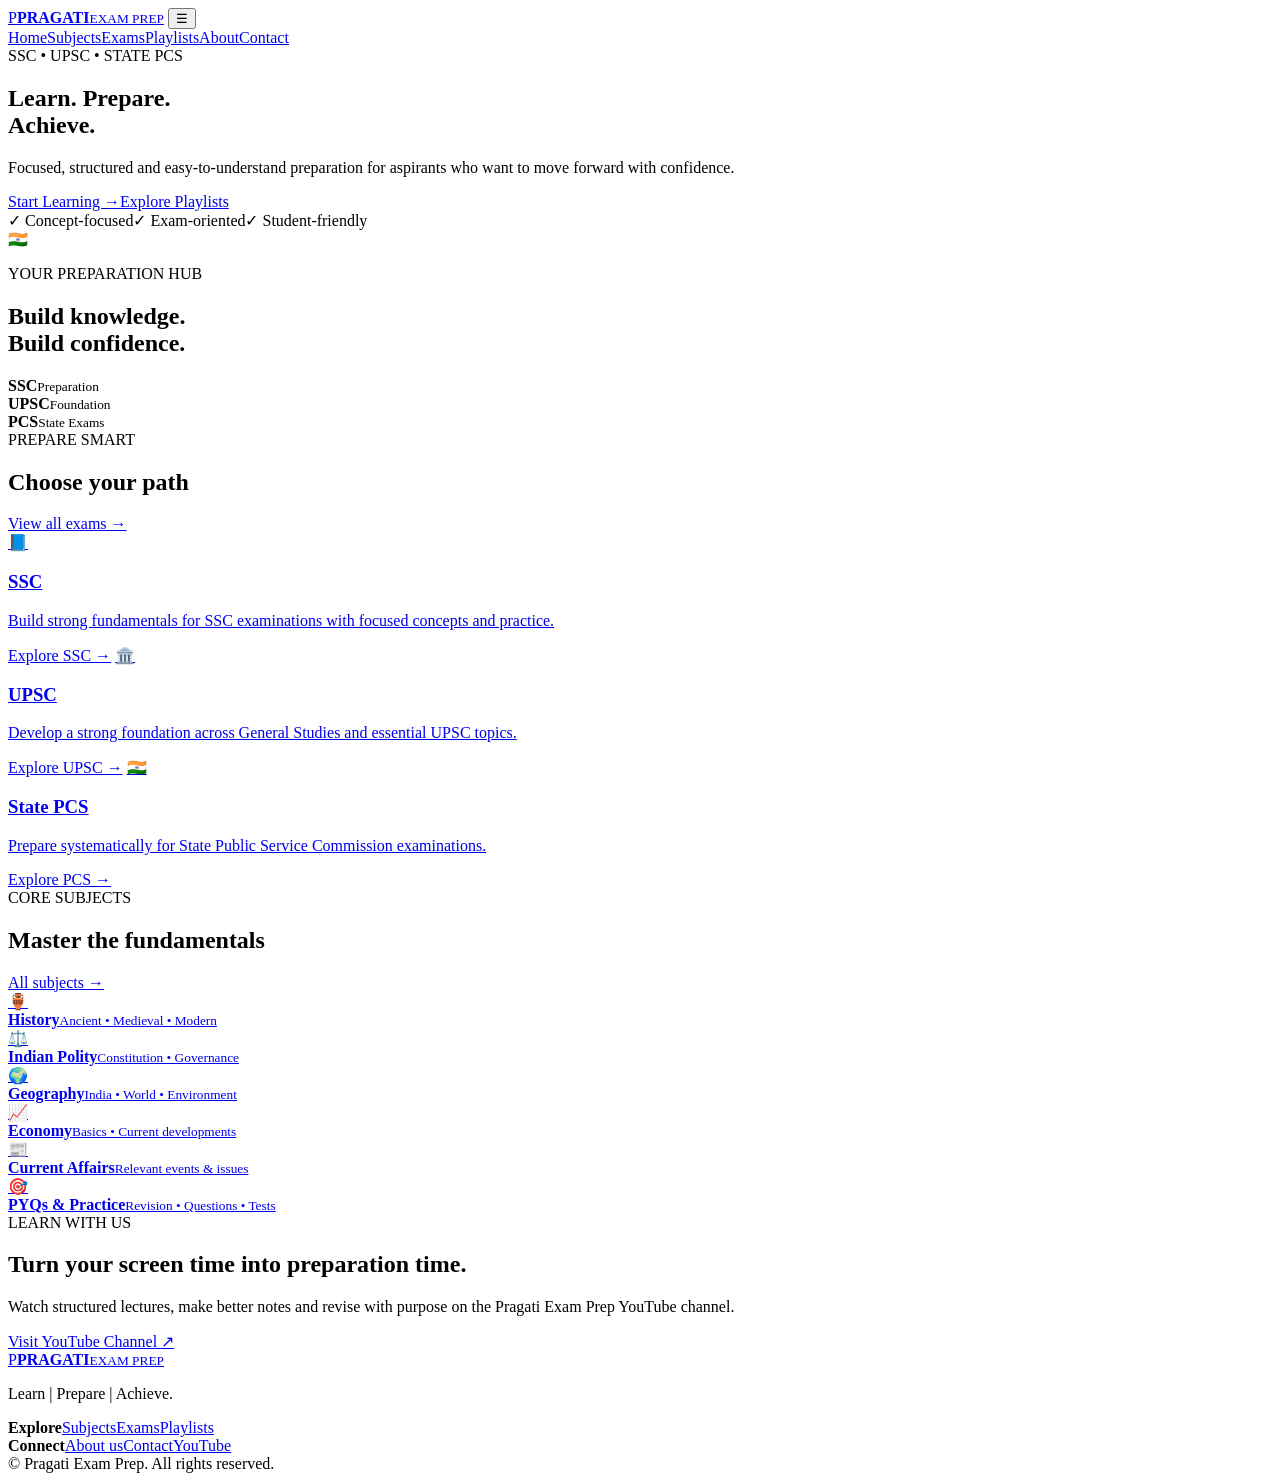
==== index.html @ 2f70b54f "Build Pragati Exam Prep homepage" ====
<!DOCTYPE html>
<html lang="en">
<head>
<meta charset="UTF-8">
<meta name="viewport" content="width=device-width, initial-scale=1.0">
<meta name="description" content="Pragati Exam Prep — focused SSC, UPSC and State PCS preparation. Learn | Prepare | Achieve.">
<meta name="keywords" content="SSC, UPSC, State PCS, competitive exams, history, polity, geography, current affairs">
<meta property="og:title" content="Pragati Exam Prep | SSC • UPSC • State PCS">
<meta property="og:description" content="Learn. Prepare. Achieve. Focused preparation for competitive exams.">
<meta property="og:type" content="website">
<title>Pragati Exam Prep | SSC • UPSC • State PCS</title>
<link rel="stylesheet" href="css/style.css">
</head>
<body>
<header class="site-header"><div class="container nav-wrap">
<a class="brand" href="index.html"><span class="brand-mark">P</span><span><strong>PRAGATI</strong><small>EXAM PREP</small></span></a>
<button class="menu-btn" aria-label="Open menu">☰</button>
<nav class="nav"><a href="index.html">Home</a><a href="subjects.html">Subjects</a><a href="exams.html">Exams</a><a href="playlists.html">Playlists</a><a href="about.html">About</a><a class="nav-cta" href="contact.html">Contact</a></nav>
</div></header>
<main>
<section class="hero"><div class="container hero-grid"><div>
<span class="eyebrow">SSC • UPSC • STATE PCS</span><h1>Learn. Prepare.<br><span>Achieve.</span></h1>
<p class="hero-text">Focused, structured and easy-to-understand preparation for aspirants who want to move forward with confidence.</p>
<div class="actions"><a class="btn btn-primary" href="subjects.html">Start Learning →</a><a class="btn btn-light" href="playlists.html">Explore Playlists</a></div>
<div class="trust"><span>✓ Concept-focused</span><span>✓ Exam-oriented</span><span>✓ Student-friendly</span></div>
</div><div class="hero-card"><div class="india-symbol">🇮🇳</div><p class="card-label">YOUR PREPARATION HUB</p><h2>Build knowledge.<br>Build confidence.</h2>
<div class="mini-stats"><div><b>SSC</b><small>Preparation</small></div><div><b>UPSC</b><small>Foundation</small></div><div><b>PCS</b><small>State Exams</small></div></div></div></div></section>
<section class="section"><div class="container"><div class="section-head"><div><span class="eyebrow">PREPARE SMART</span><h2>Choose your path</h2></div><a class="text-link" href="exams.html">View all exams →</a></div>
<div class="cards three"><a class="card exam-card" href="exams.html#ssc"><span class="icon">📘</span><h3>SSC</h3><p>Build strong fundamentals for SSC examinations with focused concepts and practice.</p><span class="learn">Explore SSC →</span></a>
<a class="card exam-card featured" href="exams.html#upsc"><span class="icon">🏛️</span><h3>UPSC</h3><p>Develop a strong foundation across General Studies and essential UPSC topics.</p><span class="learn">Explore UPSC →</span></a>
<a class="card exam-card" href="exams.html#pcs"><span class="icon">🇮🇳</span><h3>State PCS</h3><p>Prepare systematically for State Public Service Commission examinations.</p><span class="learn">Explore PCS →</span></a></div></div></section>
<section class="section soft"><div class="container"><div class="section-head"><div><span class="eyebrow">CORE SUBJECTS</span><h2>Master the fundamentals</h2></div><a class="text-link" href="subjects.html">All subjects →</a></div>
<div class="subject-grid"><a href="subjects.html#history" class="subject"><span>🏺</span><div><b>History</b><small>Ancient • Medieval • Modern</small></div></a><a href="subjects.html#polity" class="subject"><span>⚖️</span><div><b>Indian Polity</b><small>Constitution • Governance</small></div></a><a href="subjects.html#geography" class="subject"><span>🌍</span><div><b>Geography</b><small>India • World • Environment</small></div></a><a href="subjects.html#economy" class="subject"><span>📈</span><div><b>Economy</b><small>Basics • Current developments</small></div></a><a href="subjects.html#current-affairs" class="subject"><span>📰</span><div><b>Current Affairs</b><small>Relevant events & issues</small></div></a><a href="subjects.html#practice" class="subject"><span>🎯</span><div><b>PYQs & Practice</b><small>Revision • Questions • Tests</small></div></a></div></div></section>
<section class="section"><div class="container youtube-banner"><div><span class="eyebrow">LEARN WITH US</span><h2>Turn your screen time into preparation time.</h2><p>Watch structured lectures, make better notes and revise with purpose on the Pragati Exam Prep YouTube channel.</p></div><a class="btn btn-primary" href="#" id="youtubeLink">Visit YouTube Channel ↗</a></div></section>
</main>
<footer class="footer"><div class="container footer-grid"><div><a class="brand footer-brand" href="index.html"><span class="brand-mark">P</span><span><strong>PRAGATI</strong><small>EXAM PREP</small></span></a><p>Learn | Prepare | Achieve.</p></div><div><b>Explore</b><a href="subjects.html">Subjects</a><a href="exams.html">Exams</a><a href="playlists.html">Playlists</a></div><div><b>Connect</b><a href="about.html">About us</a><a href="contact.html">Contact</a><a href="#" id="footerYoutube">YouTube</a></div></div><div class="container copyright">© <span id="year"></span> Pragati Exam Prep. All rights reserved.</div></footer>
<script src="js/script.js"></script></body></html>
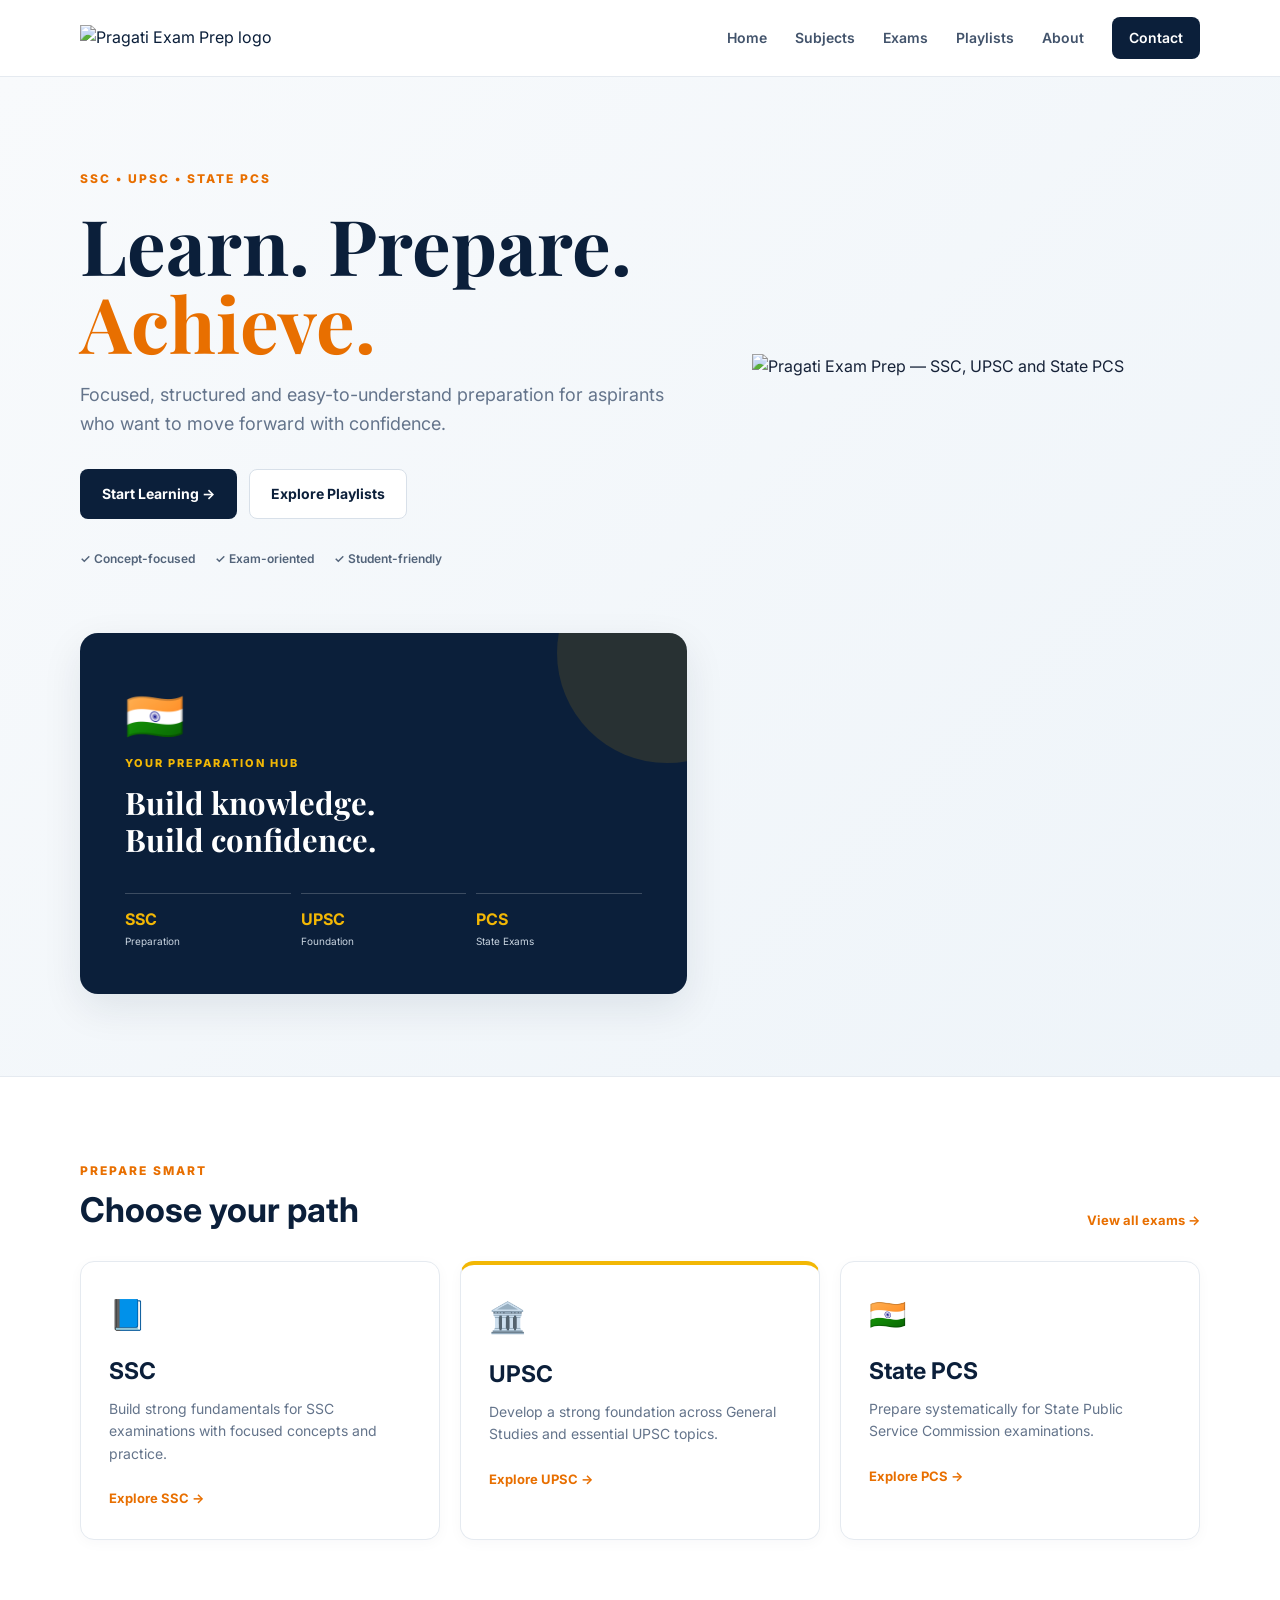
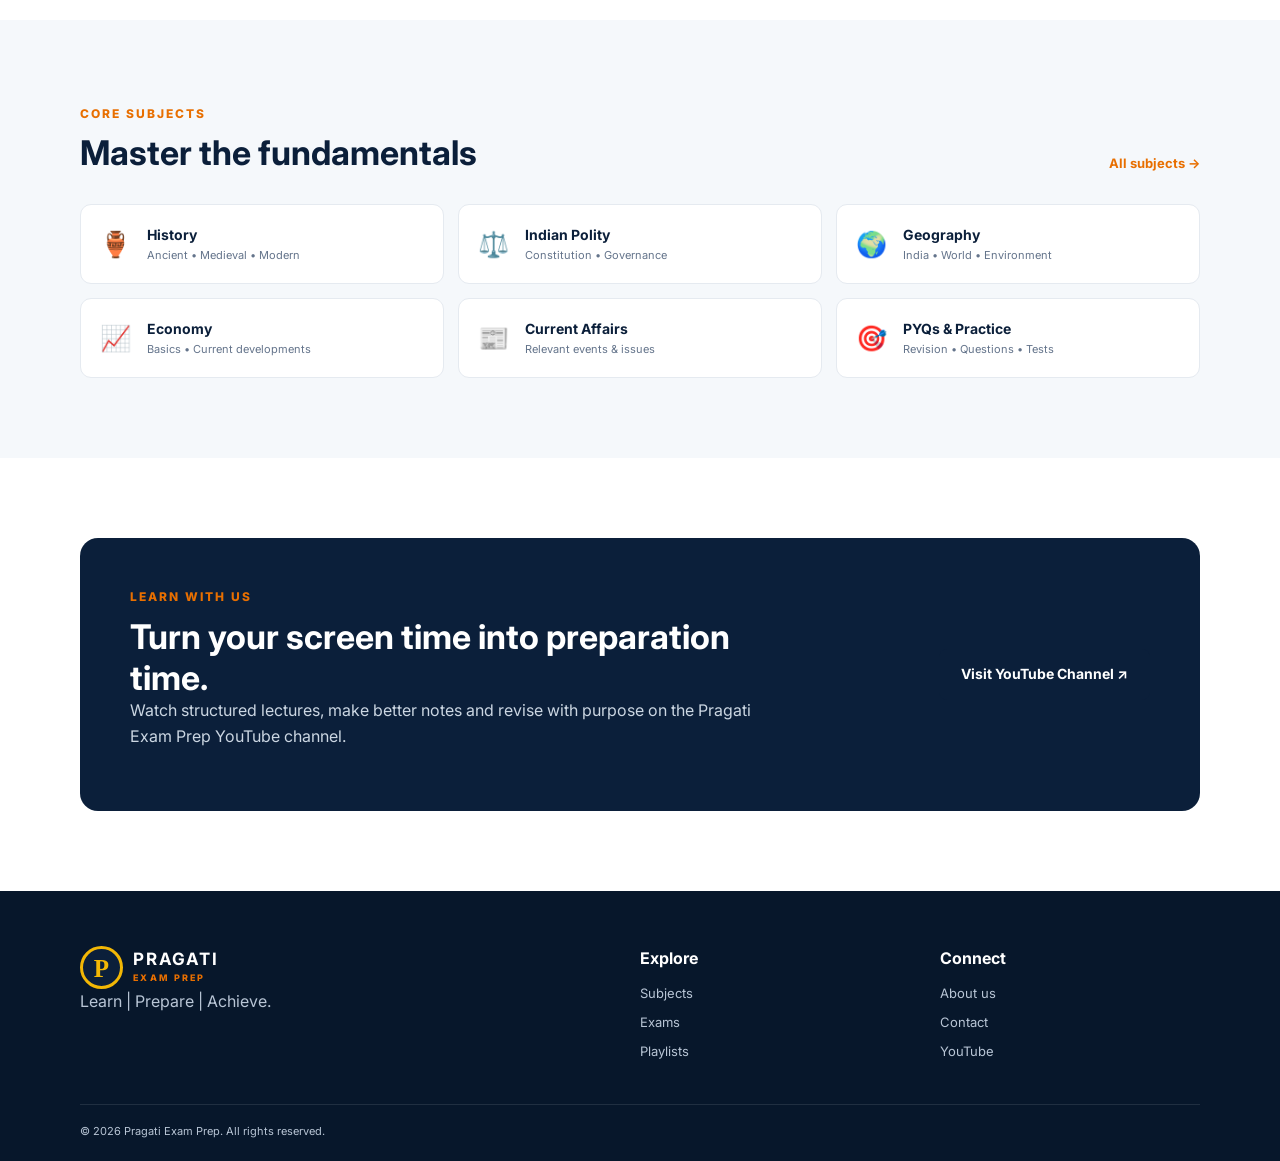
==== commit a1c2f893: "Add Pragati Exam Prep logo and banner" ====
--- a/index.html
+++ b/index.html
@@ -13,7 +13,7 @@
 </head>
 <body>
 <header class="site-header"><div class="container nav-wrap">
-<a class="brand" href="index.html"><span class="brand-mark">P</span><span><strong>PRAGATI</strong><small>EXAM PREP</small></span></a>
+<a class="brand" href="index.html"><img class="brand-logo" src="assets/pragati-logo.png" alt="Pragati Exam Prep logo"></a>
 <button class="menu-btn" aria-label="Open menu">☰</button>
 <nav class="nav"><a href="index.html">Home</a><a href="subjects.html">Subjects</a><a href="exams.html">Exams</a><a href="playlists.html">Playlists</a><a href="about.html">About</a><a class="nav-cta" href="contact.html">Contact</a></nav>
 </div></header>
@@ -23,7 +23,7 @@
 <p class="hero-text">Focused, structured and easy-to-understand preparation for aspirants who want to move forward with confidence.</p>
 <div class="actions"><a class="btn btn-primary" href="subjects.html">Start Learning →</a><a class="btn btn-light" href="playlists.html">Explore Playlists</a></div>
 <div class="trust"><span>✓ Concept-focused</span><span>✓ Exam-oriented</span><span>✓ Student-friendly</span></div>
-</div><div class="hero-card"><div class="india-symbol">🇮🇳</div><p class="card-label">YOUR PREPARATION HUB</p><h2>Build knowledge.<br>Build confidence.</h2>
+</div><div class="hero-visual"><img src="assets/pragati-banner.png" alt="Pragati Exam Prep — SSC, UPSC and State PCS"></div><div class="hero-card"><div class="india-symbol">🇮🇳</div><p class="card-label">YOUR PREPARATION HUB</p><h2>Build knowledge.<br>Build confidence.</h2>
 <div class="mini-stats"><div><b>SSC</b><small>Preparation</small></div><div><b>UPSC</b><small>Foundation</small></div><div><b>PCS</b><small>State Exams</small></div></div></div></div></section>
 <section class="section"><div class="container"><div class="section-head"><div><span class="eyebrow">PREPARE SMART</span><h2>Choose your path</h2></div><a class="text-link" href="exams.html">View all exams →</a></div>
 <div class="cards three"><a class="card exam-card" href="exams.html#ssc"><span class="icon">📘</span><h3>SSC</h3><p>Build strong fundamentals for SSC examinations with focused concepts and practice.</p><span class="learn">Explore SSC →</span></a>
--- a/css/style.css
+++ b/css/style.css
@@ -0,0 +1,6 @@
+@import url('https://fonts.googleapis.com/css2?family=Inter:wght@400;500;600;700;800&family=Playfair+Display:wght@700&display=swap');
+:root{--navy:#0b1f3a;--navy2:#12345b;--gold:#f2b705;--saffron:#e86f00;--ink:#162238;--muted:#64748b;--line:#e5eaf0;--soft:#f5f8fb;--white:#fff;--shadow:0 14px 40px rgba(11,31,58,.09)}
+*{box-sizing:border-box}html{scroll-behavior:smooth}body{margin:0;font-family:Inter,Arial,sans-serif;color:var(--ink);line-height:1.6;background:#fff}a{text-decoration:none;color:inherit}.container{width:min(1120px,92%);margin:auto}.site-header{position:sticky;top:0;z-index:20;background:rgba(255,255,255,.96);backdrop-filter:blur(12px);border-bottom:1px solid var(--line)}.nav-wrap{height:76px;display:flex;align-items:center;justify-content:space-between}.brand{display:flex;align-items:center;gap:10px;color:var(--navy)}.brand-mark{width:43px;height:43px;border-radius:50%;display:grid;place-items:center;background:var(--navy);color:var(--gold);font-family:Georgia,serif;font-size:25px;font-weight:700;border:3px solid var(--gold)}.brand strong,.brand small{display:block;line-height:1.05}.brand strong{font-size:17px;letter-spacing:1.8px}.brand small{font-size:9px;letter-spacing:2.3px;margin-top:4px;color:var(--saffron);font-weight:800}.nav{display:flex;align-items:center;gap:28px;font-size:14px;font-weight:600}.nav a{color:#42536b}.nav a:hover{color:var(--navy)}.nav-cta{background:var(--navy);color:#fff!important;padding:10px 17px;border-radius:8px}.menu-btn{display:none;border:0;background:none;font-size:25px;color:var(--navy)}
+.hero{background:linear-gradient(135deg,#f8fafc 0%,#eef4f9 100%);padding:88px 0 82px;border-bottom:1px solid var(--line)}.hero-grid{display:grid;grid-template-columns:1.15fr .85fr;gap:65px;align-items:center}.eyebrow{font-size:12px;font-weight:800;letter-spacing:2px;color:var(--saffron)}h1,h2,h3,p{margin-top:0}h1{font-family:"Playfair Display",Georgia,serif;color:var(--navy);font-size:clamp(48px,6vw,78px);line-height:1.02;margin:14px 0 20px}h1 span{color:var(--saffron)}h2{font-size:34px;line-height:1.2;color:var(--navy);margin:8px 0 0}.hero-text{max-width:620px;font-size:18px;color:var(--muted)}.actions{display:flex;gap:12px;margin:30px 0}.btn{display:inline-block;padding:13px 21px;border-radius:8px;font-weight:700;font-size:14px;border:1px solid transparent}.btn-primary{background:var(--navy);color:#fff}.btn-primary:hover{background:var(--navy2)}.btn-light{background:#fff;border-color:#d8e0e9;color:var(--navy)}.trust{display:flex;gap:20px;flex-wrap:wrap;color:#53647a;font-size:12px;font-weight:600}.hero-card{background:var(--navy);color:#fff;padding:45px;border-radius:18px;box-shadow:var(--shadow);position:relative;overflow:hidden}.hero-card:after{content:"";position:absolute;width:220px;height:220px;border-radius:50%;background:rgba(242,183,5,.12);right:-90px;top:-90px}.india-symbol{font-size:48px}.card-label{font-size:11px;letter-spacing:2px;color:var(--gold);font-weight:800}.hero-card h2{color:#fff;font-family:"Playfair Display",Georgia,serif;font-size:31px}.mini-stats{display:grid;grid-template-columns:repeat(3,1fr);gap:10px;margin-top:35px}.mini-stats div{border-top:1px solid rgba(255,255,255,.2);padding-top:13px}.mini-stats b,.mini-stats small{display:block}.mini-stats b{color:var(--gold)}.mini-stats small{font-size:10px;color:#c9d4e0}
+.section{padding:80px 0}.soft{background:var(--soft)}.section-head{display:flex;justify-content:space-between;align-items:end;margin-bottom:30px}.text-link,.learn{color:var(--saffron);font-weight:700;font-size:13px}.cards.three{display:grid;grid-template-columns:repeat(3,1fr);gap:20px}.card{border:1px solid var(--line);background:#fff;border-radius:14px;padding:28px;transition:.25s;box-shadow:0 3px 14px rgba(11,31,58,.03)}.card:hover{transform:translateY(-4px);box-shadow:var(--shadow);border-color:#d4dfea}.exam-card.featured{border-top:4px solid var(--gold)}.icon{font-size:30px}.card h3{font-size:23px;color:var(--navy);margin:15px 0 8px}.card p{color:var(--muted);font-size:14px;margin-bottom:20px}.subject-grid{display:grid;grid-template-columns:repeat(3,1fr);gap:14px}.subject{display:flex;align-items:center;gap:16px;padding:19px;background:#fff;border:1px solid var(--line);border-radius:11px}.subject:hover{border-color:#c9d5e3;box-shadow:0 8px 22px rgba(11,31,58,.06)}.subject>span{font-size:25px}.subject b,.subject small{display:block}.subject b{color:var(--navy);font-size:14px}.subject small{color:var(--muted);font-size:11px}.youtube-banner{background:var(--navy);border-radius:18px;padding:45px 50px;color:#fff;display:flex;justify-content:space-between;align-items:center;gap:35px}.youtube-banner h2{color:#fff;max-width:650px}.youtube-banner p{color:#cbd6e2;max-width:650px}.footer{background:#07172b;color:#b8c5d5;padding:55px 0 20px}.footer-grid{display:grid;grid-template-columns:2fr 1fr 1fr;gap:40px}.footer-brand{color:#fff}.footer b{display:block;color:#fff;margin-bottom:12px}.footer a:not(.brand){display:block;margin:8px 0;font-size:13px}.footer a:hover{color:#fff}.copyright{border-top:1px solid rgba(255,255,255,.1);margin-top:35px;padding-top:18px;font-size:11px}
+@media(max-width:800px){.menu-btn{display:block}.nav{display:none;position:absolute;top:76px;left:0;right:0;background:#fff;padding:18px 4%;border-bottom:1px solid var(--line);flex-direction:column;align-items:flex-start;gap:16px}.nav.open{display:flex}.hero-grid{grid-template-columns:1fr;gap:40px}.cards.three,.subject-grid{grid-template-columns:1fr}.section{padding:60px 0}.youtube-banner{flex-direction:column;align-items:flex-start;padding:35px}.footer-grid{grid-template-columns:1fr 1fr}.footer-grid>div:first-child{grid-column:1/-1}}@media(max-width:480px){.hero{padding:60px 0}.hero-card{padding:30px}.section-head{align-items:start;gap:15px;flex-direction:column}.footer-grid{grid-template-columns:1fr}.actions{flex-direction:column}.btn{text-align:center}}
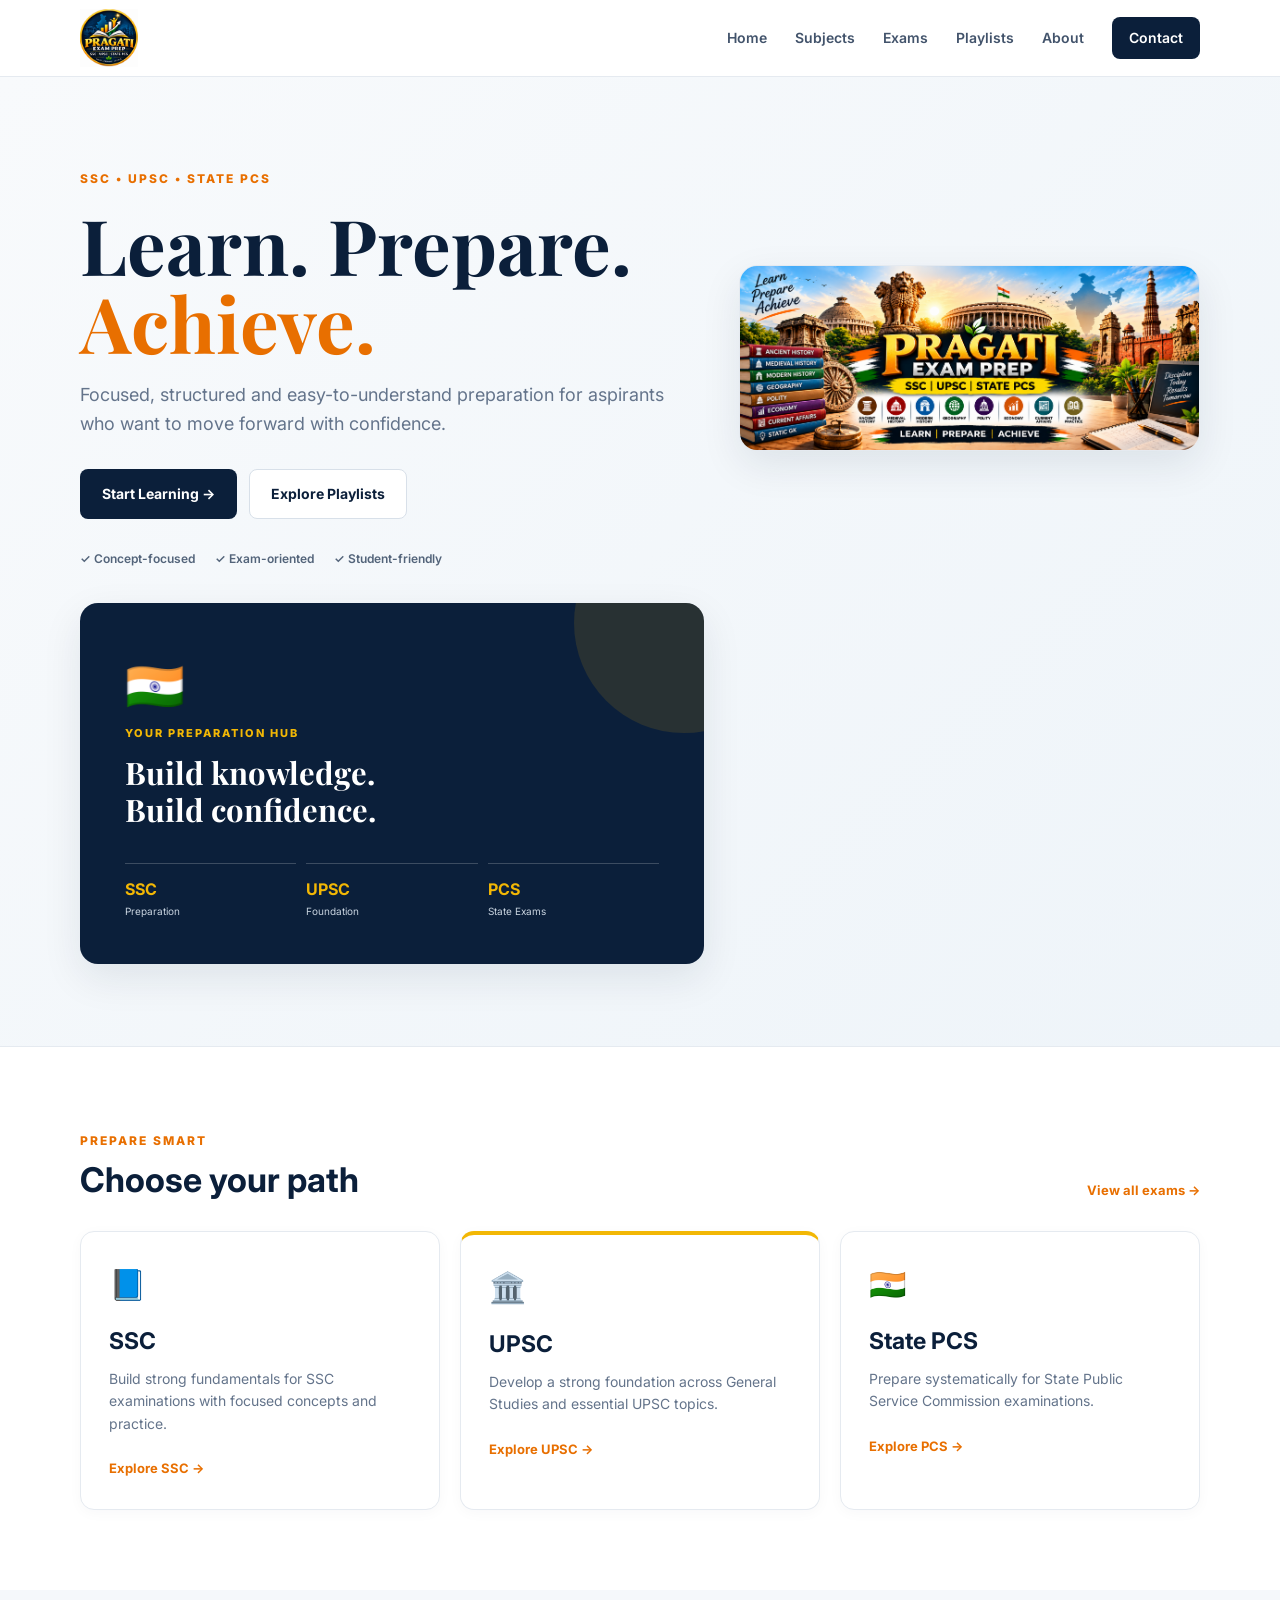
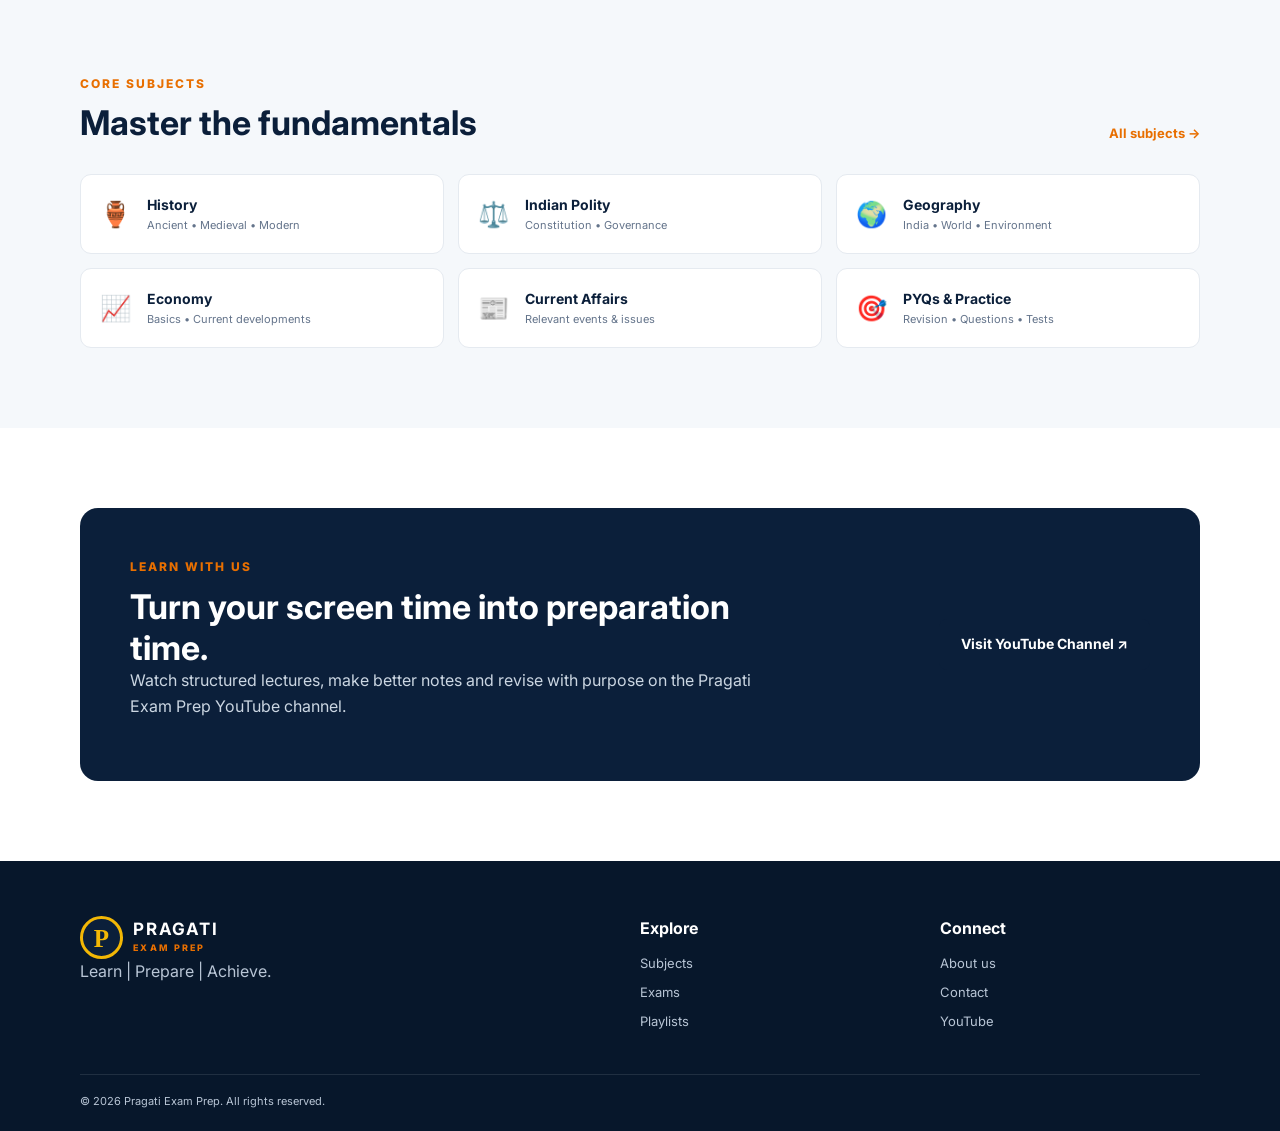
==== commit 109f95a3: "Connect uploaded Pragati branding images" ====
--- a/index.html
+++ b/index.html
@@ -13,7 +13,7 @@
 </head>
 <body>
 <header class="site-header"><div class="container nav-wrap">
-<a class="brand" href="index.html"><img class="brand-logo" src="assets/pragati-logo.png" alt="Pragati Exam Prep logo"></a>
+<a class="brand" href="index.html"><img class="brand-logo" src="Pragati%20Exam%20Prep%20Emblem.png" alt="Pragati Exam Prep logo"></a>
 <button class="menu-btn" aria-label="Open menu">☰</button>
 <nav class="nav"><a href="index.html">Home</a><a href="subjects.html">Subjects</a><a href="exams.html">Exams</a><a href="playlists.html">Playlists</a><a href="about.html">About</a><a class="nav-cta" href="contact.html">Contact</a></nav>
 </div></header>
@@ -23,7 +23,7 @@
 <p class="hero-text">Focused, structured and easy-to-understand preparation for aspirants who want to move forward with confidence.</p>
 <div class="actions"><a class="btn btn-primary" href="subjects.html">Start Learning →</a><a class="btn btn-light" href="playlists.html">Explore Playlists</a></div>
 <div class="trust"><span>✓ Concept-focused</span><span>✓ Exam-oriented</span><span>✓ Student-friendly</span></div>
-</div><div class="hero-visual"><img src="assets/pragati-banner.png" alt="Pragati Exam Prep — SSC, UPSC and State PCS"></div><div class="hero-card"><div class="india-symbol">🇮🇳</div><p class="card-label">YOUR PREPARATION HUB</p><h2>Build knowledge.<br>Build confidence.</h2>
+</div><div class="hero-visual"><img src="1.%20Pragati%20Exam%20Prep_%20Indian%20Education%20Banner.png" alt="Pragati Exam Prep — SSC, UPSC and State PCS"></div><div class="hero-card"><div class="india-symbol">🇮🇳</div><p class="card-label">YOUR PREPARATION HUB</p><h2>Build knowledge.<br>Build confidence.</h2>
 <div class="mini-stats"><div><b>SSC</b><small>Preparation</small></div><div><b>UPSC</b><small>Foundation</small></div><div><b>PCS</b><small>State Exams</small></div></div></div></div></section>
 <section class="section"><div class="container"><div class="section-head"><div><span class="eyebrow">PREPARE SMART</span><h2>Choose your path</h2></div><a class="text-link" href="exams.html">View all exams →</a></div>
 <div class="cards three"><a class="card exam-card" href="exams.html#ssc"><span class="icon">📘</span><h3>SSC</h3><p>Build strong fundamentals for SSC examinations with focused concepts and practice.</p><span class="learn">Explore SSC →</span></a>
--- a/css/style.css
+++ b/css/style.css
@@ -1,6 +1,6 @@
 @import url('https://fonts.googleapis.com/css2?family=Inter:wght@400;500;600;700;800&family=Playfair+Display:wght@700&display=swap');
 :root{--navy:#0b1f3a;--navy2:#12345b;--gold:#f2b705;--saffron:#e86f00;--ink:#162238;--muted:#64748b;--line:#e5eaf0;--soft:#f5f8fb;--white:#fff;--shadow:0 14px 40px rgba(11,31,58,.09)}
-*{box-sizing:border-box}html{scroll-behavior:smooth}body{margin:0;font-family:Inter,Arial,sans-serif;color:var(--ink);line-height:1.6;background:#fff}a{text-decoration:none;color:inherit}.container{width:min(1120px,92%);margin:auto}.site-header{position:sticky;top:0;z-index:20;background:rgba(255,255,255,.96);backdrop-filter:blur(12px);border-bottom:1px solid var(--line)}.nav-wrap{height:76px;display:flex;align-items:center;justify-content:space-between}.brand{display:flex;align-items:center;gap:10px;color:var(--navy)}.brand-mark{width:43px;height:43px;border-radius:50%;display:grid;place-items:center;background:var(--navy);color:var(--gold);font-family:Georgia,serif;font-size:25px;font-weight:700;border:3px solid var(--gold)}.brand strong,.brand small{display:block;line-height:1.05}.brand strong{font-size:17px;letter-spacing:1.8px}.brand small{font-size:9px;letter-spacing:2.3px;margin-top:4px;color:var(--saffron);font-weight:800}.nav{display:flex;align-items:center;gap:28px;font-size:14px;font-weight:600}.nav a{color:#42536b}.nav a:hover{color:var(--navy)}.nav-cta{background:var(--navy);color:#fff!important;padding:10px 17px;border-radius:8px}.menu-btn{display:none;border:0;background:none;font-size:25px;color:var(--navy)}
-.hero{background:linear-gradient(135deg,#f8fafc 0%,#eef4f9 100%);padding:88px 0 82px;border-bottom:1px solid var(--line)}.hero-grid{display:grid;grid-template-columns:1.15fr .85fr;gap:65px;align-items:center}.eyebrow{font-size:12px;font-weight:800;letter-spacing:2px;color:var(--saffron)}h1,h2,h3,p{margin-top:0}h1{font-family:"Playfair Display",Georgia,serif;color:var(--navy);font-size:clamp(48px,6vw,78px);line-height:1.02;margin:14px 0 20px}h1 span{color:var(--saffron)}h2{font-size:34px;line-height:1.2;color:var(--navy);margin:8px 0 0}.hero-text{max-width:620px;font-size:18px;color:var(--muted)}.actions{display:flex;gap:12px;margin:30px 0}.btn{display:inline-block;padding:13px 21px;border-radius:8px;font-weight:700;font-size:14px;border:1px solid transparent}.btn-primary{background:var(--navy);color:#fff}.btn-primary:hover{background:var(--navy2)}.btn-light{background:#fff;border-color:#d8e0e9;color:var(--navy)}.trust{display:flex;gap:20px;flex-wrap:wrap;color:#53647a;font-size:12px;font-weight:600}.hero-card{background:var(--navy);color:#fff;padding:45px;border-radius:18px;box-shadow:var(--shadow);position:relative;overflow:hidden}.hero-card:after{content:"";position:absolute;width:220px;height:220px;border-radius:50%;background:rgba(242,183,5,.12);right:-90px;top:-90px}.india-symbol{font-size:48px}.card-label{font-size:11px;letter-spacing:2px;color:var(--gold);font-weight:800}.hero-card h2{color:#fff;font-family:"Playfair Display",Georgia,serif;font-size:31px}.mini-stats{display:grid;grid-template-columns:repeat(3,1fr);gap:10px;margin-top:35px}.mini-stats div{border-top:1px solid rgba(255,255,255,.2);padding-top:13px}.mini-stats b,.mini-stats small{display:block}.mini-stats b{color:var(--gold)}.mini-stats small{font-size:10px;color:#c9d4e0}
+*{box-sizing:border-box}html{scroll-behavior:smooth}body{margin:0;font-family:Inter,Arial,sans-serif;color:var(--ink);line-height:1.6;background:#fff}a{text-decoration:none;color:inherit}.container{width:min(1120px,92%);margin:auto}.site-header{position:sticky;top:0;z-index:20;background:rgba(255,255,255,.96);backdrop-filter:blur(12px);border-bottom:1px solid var(--line)}.nav-wrap{height:76px;display:flex;align-items:center;justify-content:space-between}.brand{display:flex;align-items:center;gap:10px;color:var(--navy)}.brand-logo{width:58px;height:58px;object-fit:contain;display:block}.hero-visual{background:#fff;border-radius:18px;overflow:hidden;box-shadow:var(--shadow);border:1px solid var(--line);margin-bottom:18px}.hero-visual img{display:block;width:100%;height:auto}.brand-mark{width:43px;height:43px;border-radius:50%;display:grid;place-items:center;background:var(--navy);color:var(--gold);font-family:Georgia,serif;font-size:25px;font-weight:700;border:3px solid var(--gold)}.brand strong,.brand small{display:block;line-height:1.05}.brand strong{font-size:17px;letter-spacing:1.8px}.brand small{font-size:9px;letter-spacing:2.3px;margin-top:4px;color:var(--saffron);font-weight:800}.nav{display:flex;align-items:center;gap:28px;font-size:14px;font-weight:600}.nav a{color:#42536b}.nav a:hover{color:var(--navy)}.nav-cta{background:var(--navy);color:#fff!important;padding:10px 17px;border-radius:8px}.menu-btn{display:none;border:0;background:none;font-size:25px;color:var(--navy)}
+.hero{background:linear-gradient(135deg,#f8fafc 0%,#eef4f9 100%);padding:88px 0 82px;border-bottom:1px solid var(--line)}.hero-grid{display:grid;grid-template-columns:1.15fr .85fr;gap:35px;align-items:center}.eyebrow{font-size:12px;font-weight:800;letter-spacing:2px;color:var(--saffron)}h1,h2,h3,p{margin-top:0}h1{font-family:"Playfair Display",Georgia,serif;color:var(--navy);font-size:clamp(48px,6vw,78px);line-height:1.02;margin:14px 0 20px}h1 span{color:var(--saffron)}h2{font-size:34px;line-height:1.2;color:var(--navy);margin:8px 0 0}.hero-text{max-width:620px;font-size:18px;color:var(--muted)}.actions{display:flex;gap:12px;margin:30px 0}.btn{display:inline-block;padding:13px 21px;border-radius:8px;font-weight:700;font-size:14px;border:1px solid transparent}.btn-primary{background:var(--navy);color:#fff}.btn-primary:hover{background:var(--navy2)}.btn-light{background:#fff;border-color:#d8e0e9;color:var(--navy)}.trust{display:flex;gap:20px;flex-wrap:wrap;color:#53647a;font-size:12px;font-weight:600}.hero-card{background:var(--navy);color:#fff;padding:45px;border-radius:18px;box-shadow:var(--shadow);position:relative;overflow:hidden}.hero-card:after{content:"";position:absolute;width:220px;height:220px;border-radius:50%;background:rgba(242,183,5,.12);right:-90px;top:-90px}.india-symbol{font-size:48px}.card-label{font-size:11px;letter-spacing:2px;color:var(--gold);font-weight:800}.hero-card h2{color:#fff;font-family:"Playfair Display",Georgia,serif;font-size:31px}.mini-stats{display:grid;grid-template-columns:repeat(3,1fr);gap:10px;margin-top:35px}.mini-stats div{border-top:1px solid rgba(255,255,255,.2);padding-top:13px}.mini-stats b,.mini-stats small{display:block}.mini-stats b{color:var(--gold)}.mini-stats small{font-size:10px;color:#c9d4e0}
 .section{padding:80px 0}.soft{background:var(--soft)}.section-head{display:flex;justify-content:space-between;align-items:end;margin-bottom:30px}.text-link,.learn{color:var(--saffron);font-weight:700;font-size:13px}.cards.three{display:grid;grid-template-columns:repeat(3,1fr);gap:20px}.card{border:1px solid var(--line);background:#fff;border-radius:14px;padding:28px;transition:.25s;box-shadow:0 3px 14px rgba(11,31,58,.03)}.card:hover{transform:translateY(-4px);box-shadow:var(--shadow);border-color:#d4dfea}.exam-card.featured{border-top:4px solid var(--gold)}.icon{font-size:30px}.card h3{font-size:23px;color:var(--navy);margin:15px 0 8px}.card p{color:var(--muted);font-size:14px;margin-bottom:20px}.subject-grid{display:grid;grid-template-columns:repeat(3,1fr);gap:14px}.subject{display:flex;align-items:center;gap:16px;padding:19px;background:#fff;border:1px solid var(--line);border-radius:11px}.subject:hover{border-color:#c9d5e3;box-shadow:0 8px 22px rgba(11,31,58,.06)}.subject>span{font-size:25px}.subject b,.subject small{display:block}.subject b{color:var(--navy);font-size:14px}.subject small{color:var(--muted);font-size:11px}.youtube-banner{background:var(--navy);border-radius:18px;padding:45px 50px;color:#fff;display:flex;justify-content:space-between;align-items:center;gap:35px}.youtube-banner h2{color:#fff;max-width:650px}.youtube-banner p{color:#cbd6e2;max-width:650px}.footer{background:#07172b;color:#b8c5d5;padding:55px 0 20px}.footer-grid{display:grid;grid-template-columns:2fr 1fr 1fr;gap:40px}.footer-brand{color:#fff}.footer b{display:block;color:#fff;margin-bottom:12px}.footer a:not(.brand){display:block;margin:8px 0;font-size:13px}.footer a:hover{color:#fff}.copyright{border-top:1px solid rgba(255,255,255,.1);margin-top:35px;padding-top:18px;font-size:11px}
-@media(max-width:800px){.menu-btn{display:block}.nav{display:none;position:absolute;top:76px;left:0;right:0;background:#fff;padding:18px 4%;border-bottom:1px solid var(--line);flex-direction:column;align-items:flex-start;gap:16px}.nav.open{display:flex}.hero-grid{grid-template-columns:1fr;gap:40px}.cards.three,.subject-grid{grid-template-columns:1fr}.section{padding:60px 0}.youtube-banner{flex-direction:column;align-items:flex-start;padding:35px}.footer-grid{grid-template-columns:1fr 1fr}.footer-grid>div:first-child{grid-column:1/-1}}@media(max-width:480px){.hero{padding:60px 0}.hero-card{padding:30px}.section-head{align-items:start;gap:15px;flex-direction:column}.footer-grid{grid-template-columns:1fr}.actions{flex-direction:column}.btn{text-align:center}}+@media(max-width:800px){.brand-logo{width:52px;height:52px}.menu-btn{display:block}.nav{display:none;position:absolute;top:76px;left:0;right:0;background:#fff;padding:18px 4%;border-bottom:1px solid var(--line);flex-direction:column;align-items:flex-start;gap:16px}.nav.open{display:flex}.hero-grid{grid-template-columns:1fr;gap:40px}.cards.three,.subject-grid{grid-template-columns:1fr}.section{padding:60px 0}.youtube-banner{flex-direction:column;align-items:flex-start;padding:35px}.footer-grid{grid-template-columns:1fr 1fr}.footer-grid>div:first-child{grid-column:1/-1}}@media(max-width:480px){.hero{padding:60px 0}.hero-card{padding:30px}.section-head{align-items:start;gap:15px;flex-direction:column}.footer-grid{grid-template-columns:1fr}.actions{flex-direction:column}.btn{text-align:center}}
